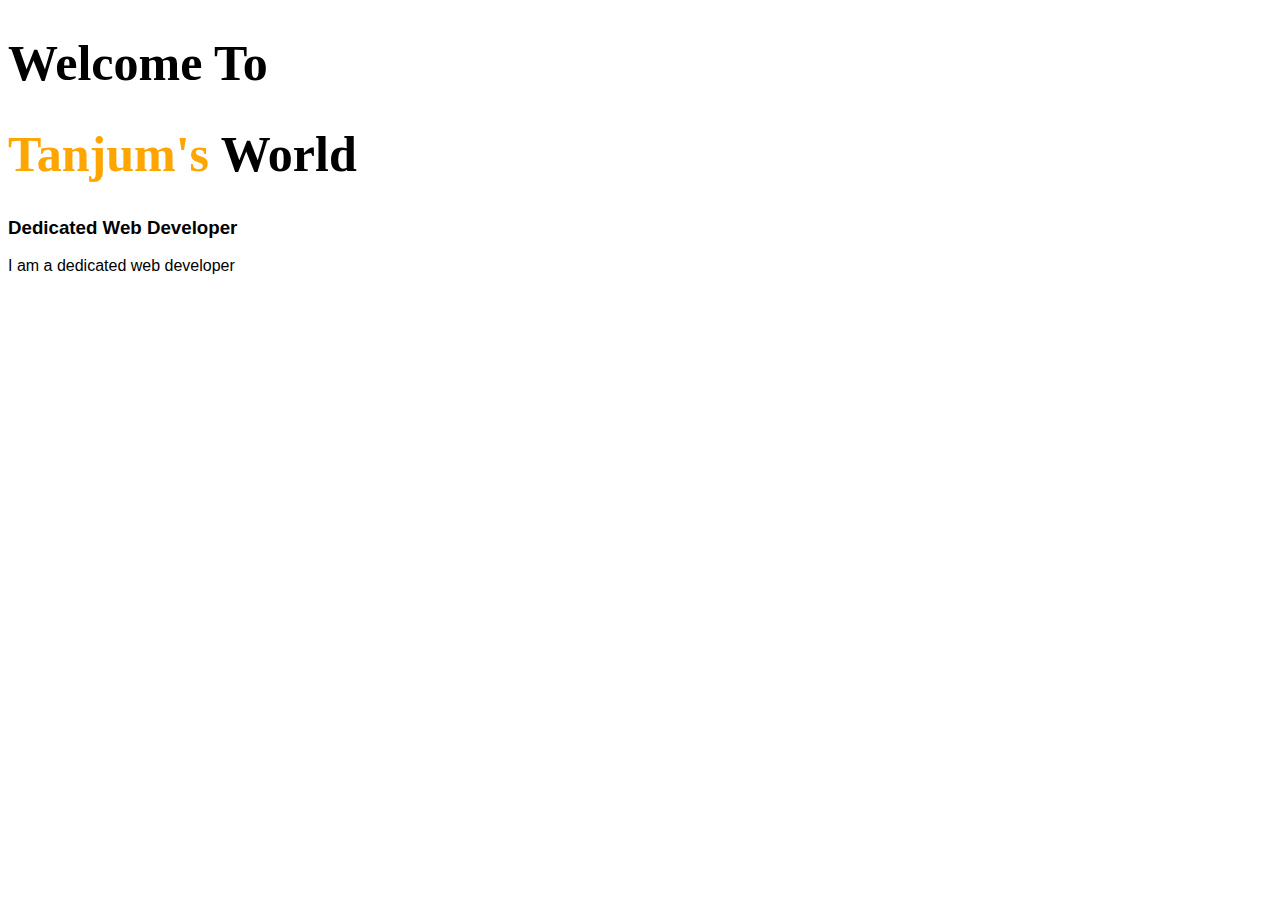
==== Tanjum.html @ cdf25da1 "add read me file update" ====
<!DOCTYPE html>
<html lang="en">
<head>
    <meta charset="UTF-8">
    <meta name="viewport" content="width=device-width, initial-scale=1.0">
    <title>Tanjum Tashrif</title>
    <link rel="stylesheet" href="style.css">
</head>
<body>
    <h1>Welcome To </h1>
    <h1><span class="name-highlight">Tanjum's</span> World</h1>
    <h3>Dedicated Web Developer</h3>
    <p>I am a dedicated web developer</p>
</body>
</html>
---- style.css ----
body{
    font-family: 'Poppins',sans-serif;
}
h1{
    font-size: 50px ;
    font-family: 'Playpen Sans', cursive;
}
.name-highlight{
    color: orange;
}
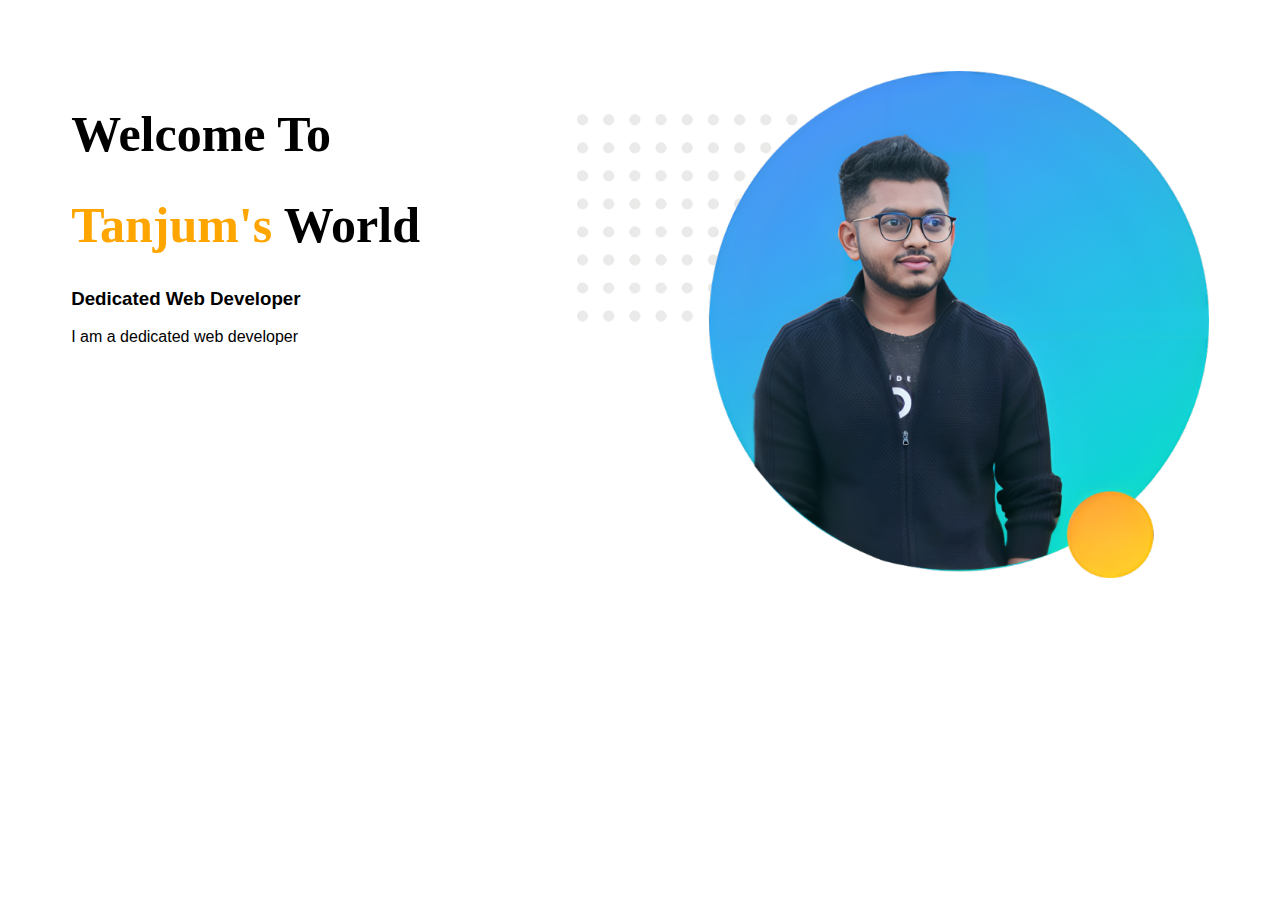
==== commit a18a2cd3: "added pp" ====
--- a/Tanjum.html
+++ b/Tanjum.html
@@ -7,9 +7,18 @@
     <link rel="stylesheet" href="style.css">
 </head>
 <body>
-    <h1>Welcome To </h1>
-    <h1><span class="name-highlight">Tanjum's</span> World</h1>
-    <h3>Dedicated Web Developer</h3>
-    <p>I am a dedicated web developer</p>
+    <section>
+        <div class="half-width">
+            <h1>Welcome To </h1>
+            <h1><span class="name-highlight">Tanjum's</span> World</h1>
+            <h3>Dedicated Web Developer</h3>
+            <p>I am a dedicated web developer</p>
+    
+        </div>
+        <div class="half-width-pp">
+            <img src="images/Tan pp1.png" alt="Profile 1">
+        </div>
+    </section>
+    
 </body>
 </html>--- a/style.css
+++ b/style.css
@@ -7,4 +7,20 @@
 }
 .name-highlight{
     color: orange;
+}
+.half-width{
+    width: 40%;
+    float: left;
+    margin-top: 5%;
+    margin-left:5% ;
+}  
+.half-width-pp{
+    width: 50%;
+    float: left;
+    margin-top: 5%;
+    margin-right:5% ;
+
+}
+.half-width-pp img{
+width: 100%;
 }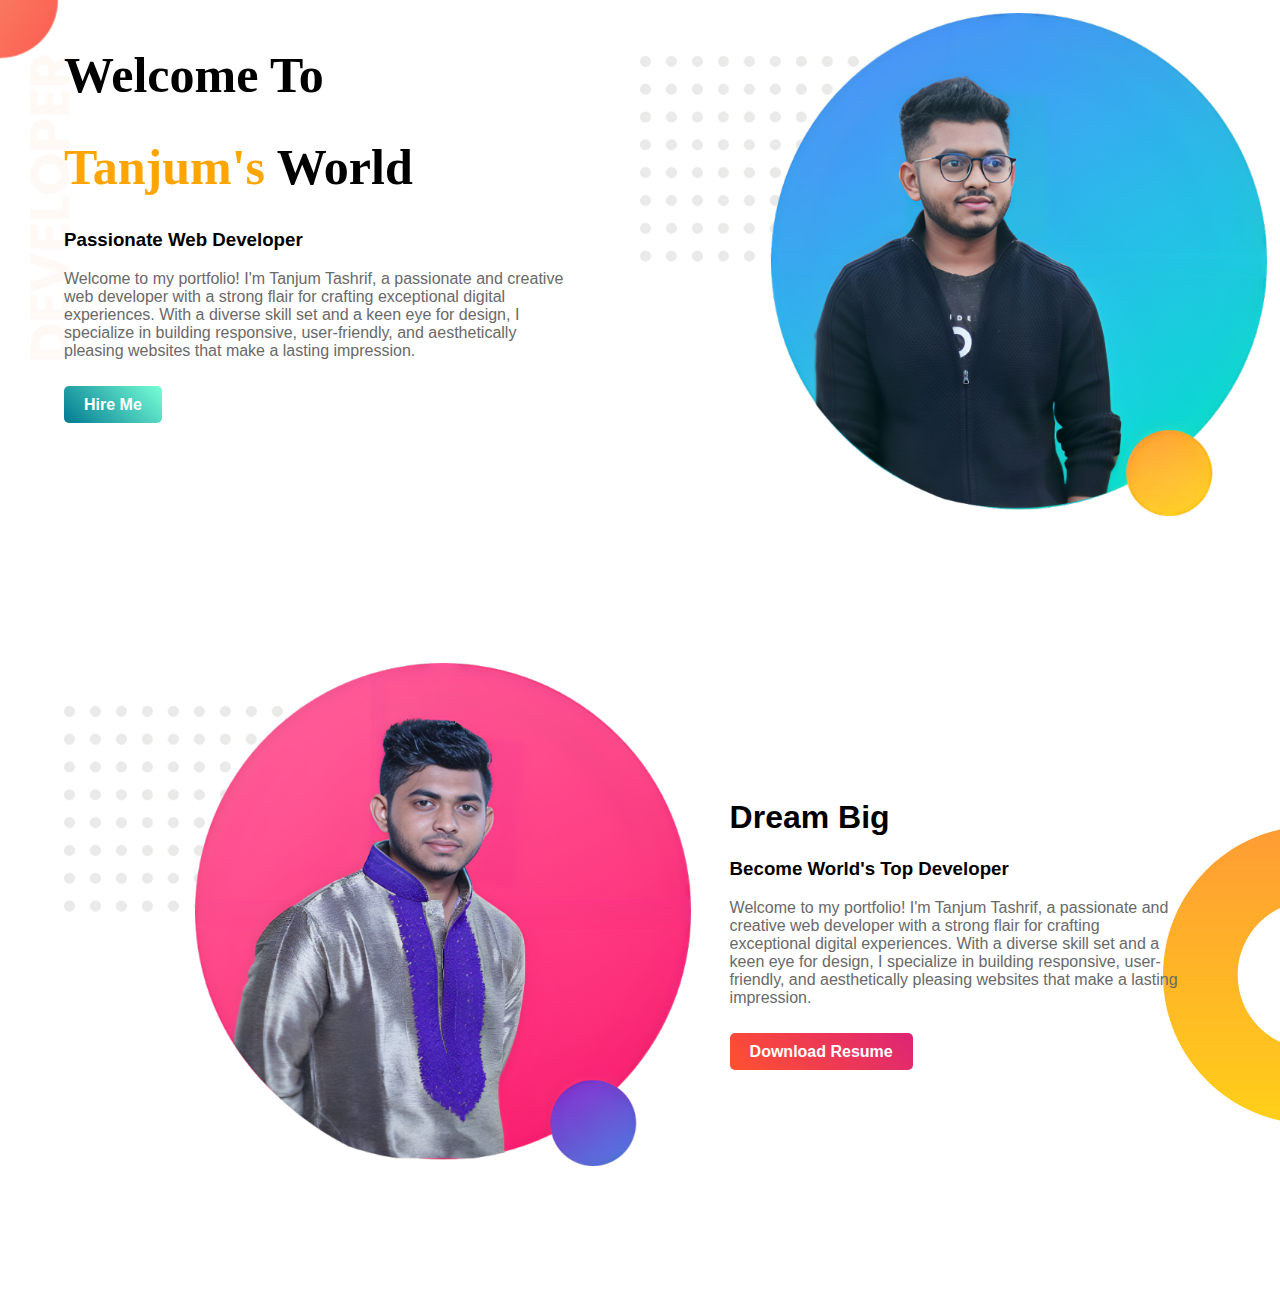
==== commit 9470d562: "second banner" ====
--- a/Tanjum.html
+++ b/Tanjum.html
@@ -7,18 +7,32 @@
     <link rel="stylesheet" href="style.css">
 </head>
 <body>
-    <section>
+    
+    <section class="top-banner">
         <div class="half-width">
             <h1>Welcome To </h1>
             <h1><span class="name-highlight">Tanjum's</span> World</h1>
-            <h3>Dedicated Web Developer</h3>
-            <p>I am a dedicated web developer</p>
-    
+            <h3>Passionate Web Developer</h3>
+            <p>Welcome to my portfolio! I'm Tanjum Tashrif, a passionate and creative web developer with a strong flair for crafting exceptional digital experiences. With a diverse skill set and a keen eye for design, I specialize in building responsive, user-friendly, and aesthetically pleasing websites that make a lasting impression.</p>
+            <a class="hire-btn" target="_blank" href="https://www.linkedin.com/in/tanjum-tashrif">Hire Me</a>
         </div>
         <div class="half-width-pp">
             <img src="images/Tan pp1.png" alt="Profile 1">
         </div>
     </section>
     
+    <section class="second-banner">
+        
+        <div class="half-pp">
+            <img src="images/Tan pp2.png" alt="Profile 2">
+        </div>
+        <div class="half">
+            <h1>Dream Big </h1>
+            <h3>Become World's Top Developer</h3>
+            <p>Welcome to my portfolio! I'm Tanjum Tashrif, a passionate and creative web developer with a strong flair for crafting exceptional digital experiences. With a diverse skill set and a keen eye for design, I specialize in building responsive, user-friendly, and aesthetically pleasing websites that make a lasting impression.</p>
+            <a class="resume-btn" target="_blank" href="https://drive.google.com/file/d/1hPYJZZ5psOG90-4rp25X3J85BbKLgw8f/view?usp=share_link">Download Resume</a>
+        </div>
+    </section>
+    
 </body>
 </html>--- a/style.css
+++ b/style.css
@@ -1,9 +1,17 @@
 body{
+    margin: 0;
     font-family: 'Poppins',sans-serif;
 }
-h1{
+p{
+    color: dimgray;
+}
+.half-width h1{
     font-size: 50px ;
     font-family: 'Playpen Sans', cursive;
+}
+section{
+    height: 500px;
+    padding-bottom: 150px;
 }
 .name-highlight{
     color: orange;
@@ -11,16 +19,67 @@
 .half-width{
     width: 40%;
     float: left;
-    margin-top: 5%;
+    margin-left:5%;
+    margin-top: 1%;
+}  
+.half-width p{
+    padding-right: 5px;
+    padding-bottom: 20px;
+    }
+.half-width-pp{
+    width: 49%;
+    float: left;
+    margin-top: 1%;
     margin-left:5% ;
-}  
-.half-width-pp{
-    width: 50%;
-    float: left;
-    margin-top: 5%;
-    margin-right:5% ;
-
+    padding-right: 1%;
 }
 .half-width-pp img{
 width: 100%;
+}
+.top-banner{
+    background-image: url(images/top-banner.png);
+    background-repeat: no-repeat;
+
+}
+.hire-btn{
+    background-image: linear-gradient(45deg,#007991,#78ffd6);
+    color: white;
+    text-decoration: none;
+    padding: 10px 20px;
+    font-weight: bold;
+    border-radius: 5px;
+}
+.half{
+    width: 40%;
+    float: left;
+    margin-left:3%;
+    margin-right:2%;
+    margin-top: 10%;
+}  
+.half p{
+    padding-right: 60px;
+    padding-bottom: 20px;
+    }
+.half-pp{
+    width: 49%;
+    float: left;
+    margin-top: 1%;
+    margin-left:5% ;
+}
+.half-pp img{
+width: 100%;
+}
+.second-banner{
+    background-image: url(images/2nd-banner.png);
+    background-repeat: no-repeat;
+    background-position: right;
+    
+}
+.resume-btn{
+    background-image: linear-gradient(45deg,#FF512F,#DD2476);
+    color: white;
+    text-decoration: none;
+    padding: 10px 20px;
+    font-weight: bold;
+    border-radius: 5px;
 }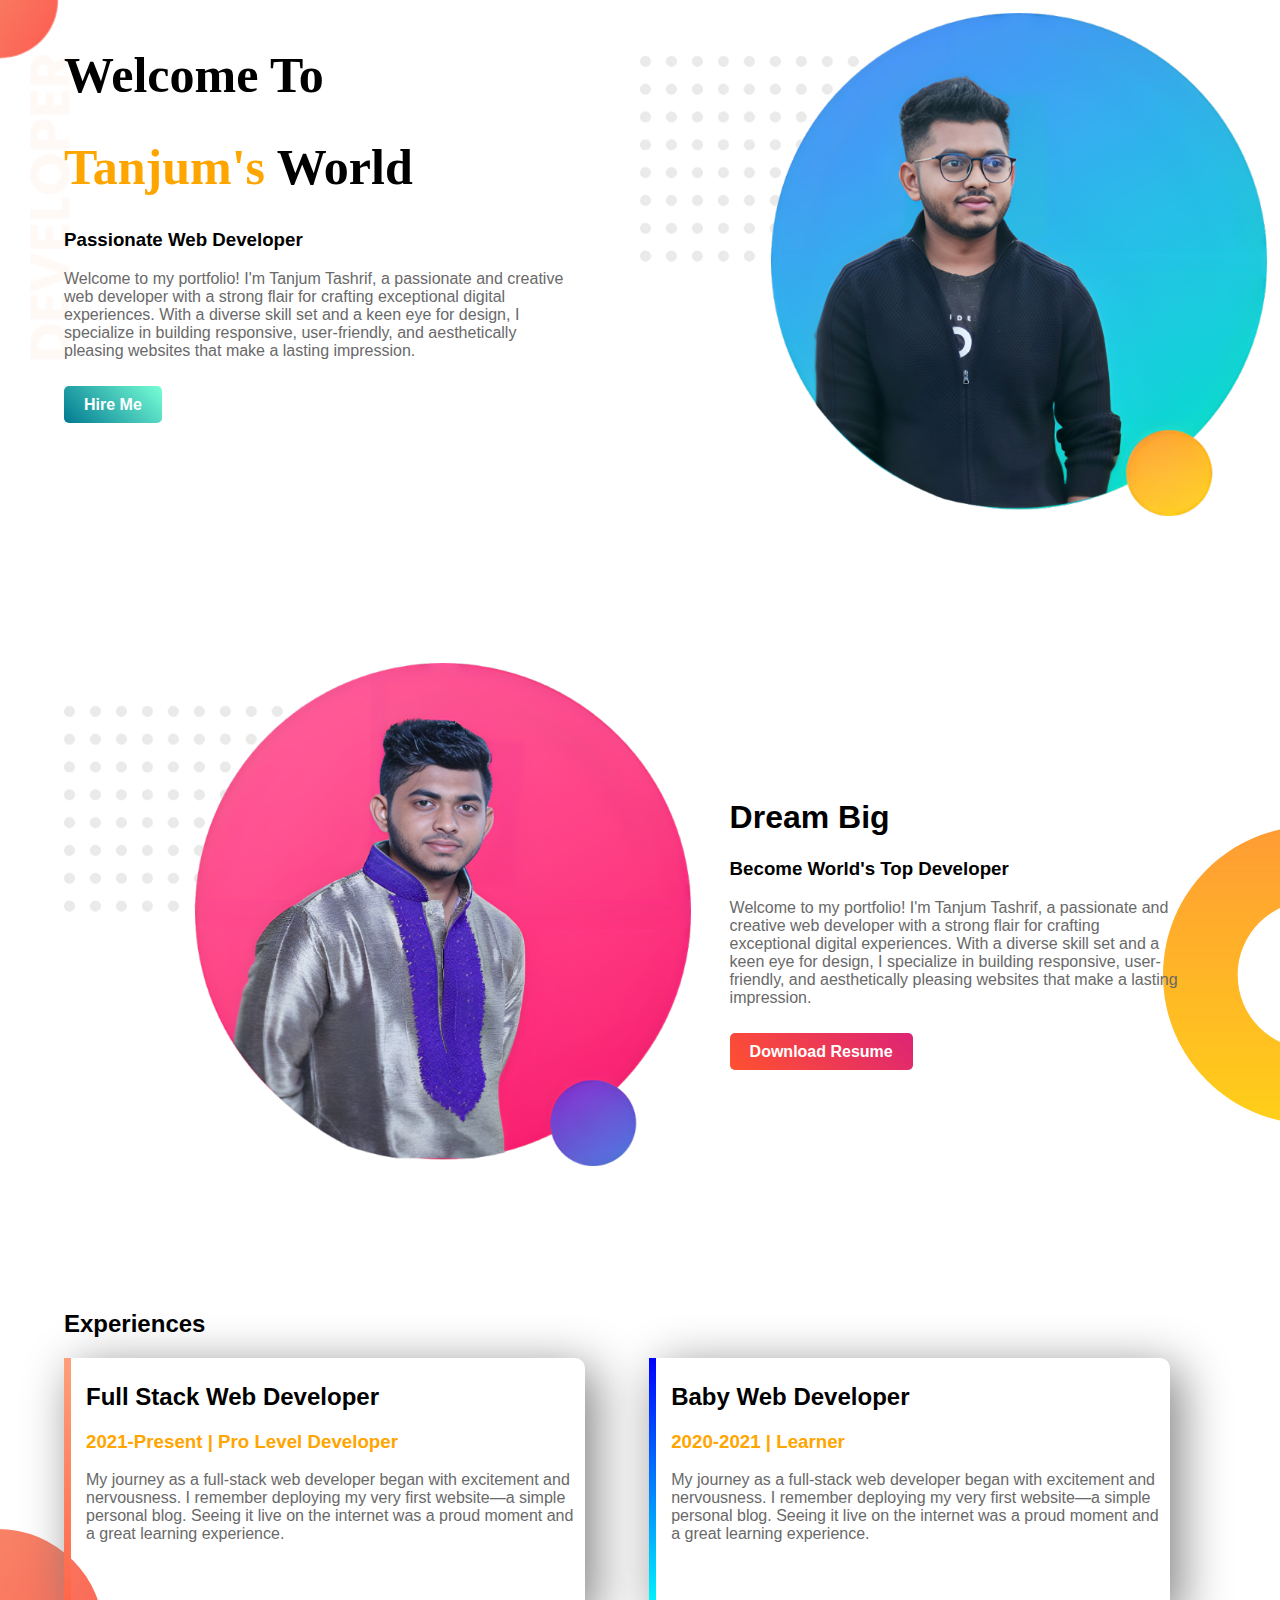
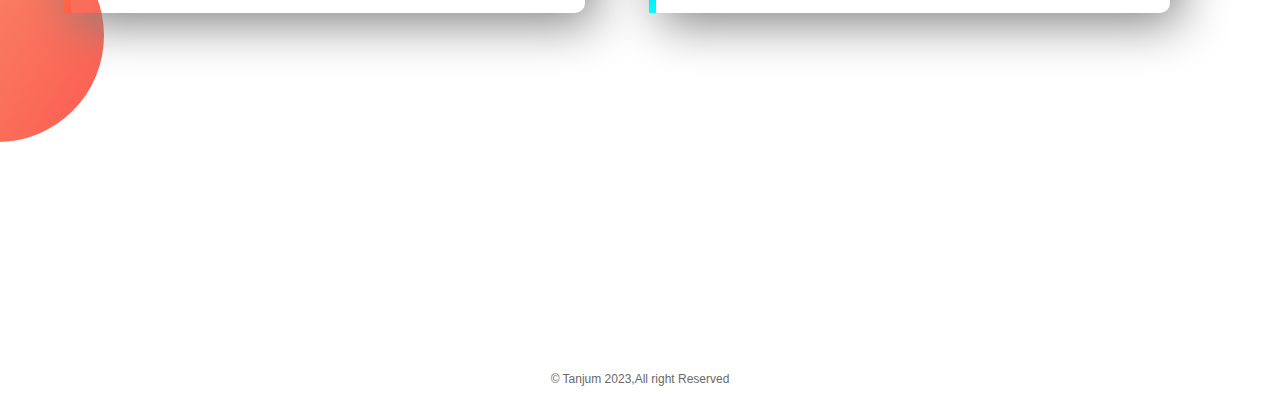
==== commit 7d088878: "full" ====
--- a/Tanjum.html
+++ b/Tanjum.html
@@ -11,7 +11,7 @@
     <section class="top-banner">
         <div class="half-width">
             <h1>Welcome To </h1>
-            <h1><span class="name-highlight">Tanjum's</span> World</h1>
+            <h1><span class="orange-highlight">Tanjum's</span> World</h1>
             <h3>Passionate Web Developer</h3>
             <p>Welcome to my portfolio! I'm Tanjum Tashrif, a passionate and creative web developer with a strong flair for crafting exceptional digital experiences. With a diverse skill set and a keen eye for design, I specialize in building responsive, user-friendly, and aesthetically pleasing websites that make a lasting impression.</p>
             <a class="hire-btn" target="_blank" href="https://www.linkedin.com/in/tanjum-tashrif">Hire Me</a>
@@ -34,5 +34,20 @@
         </div>
     </section>
     
+    <section class="experiences">
+            <h2 class="exp">Experiences</h2>
+        <div id="full-stack" class="half3">
+            <h2>Full Stack Web Developer</h2>
+            <h3 class="orange-highlight">2021-Present | Pro Level Developer</h3>
+            <p>My journey as a full-stack web developer began with excitement and nervousness. I remember deploying my very first website—a simple personal blog. Seeing it live on the internet was a proud moment and a great learning experience.</p>
+        </div>
+
+        <div id="baby-dev" class="half3">
+            <h2>Baby Web Developer</h2>
+            <h3 class="orange-highlight">2020-2021 | Learner</h3>
+            <p>My journey as a full-stack web developer began with excitement and nervousness. I remember deploying my very first website—a simple personal blog. Seeing it live on the internet was a proud moment and a great learning experience.</p>
+        </div>
+    </section>
+    <footer><p>©  Tanjum 2023,All right Reserved</p></footer>
 </body>
 </html>--- a/style.css
+++ b/style.css
@@ -12,8 +12,9 @@
 section{
     height: 500px;
     padding-bottom: 150px;
+    position: relative;
 }
-.name-highlight{
+.orange-highlight{
     color: orange;
 }
 .half-width{
@@ -82,4 +83,41 @@
     padding: 10px 20px;
     font-weight: bold;
     border-radius: 5px;
+}
+.experiences{
+    background-image: url(images/exp-bg.png);
+    background-repeat: no-repeat;
+    background-position: left;
+}
+.half3{
+    width: 39%;
+    float: left;
+    margin-left:5%;
+    
+    padding-top: 5px;
+    padding-left: 15px;
+}  
+.exp{
+    margin-left: 5%;
+    margin-top: 10px;
+}
+.half3{
+    box-shadow: 10px 10px 50px gray;
+    border-radius: 10px;
+    height: 50%;
+}
+#full-stack{
+    border-left: 7px solid;
+    border-image: linear-gradient(180deg,lightsalmon,tomato);
+    border-image-slice: 1;
+}
+
+#baby-dev{
+    border-left: 7px solid;
+    border-image: linear-gradient(180deg,blue,cyan);
+    border-image-slice: 1;
+}
+footer p{
+    text-align: center;
+    font-size: 12px;
 }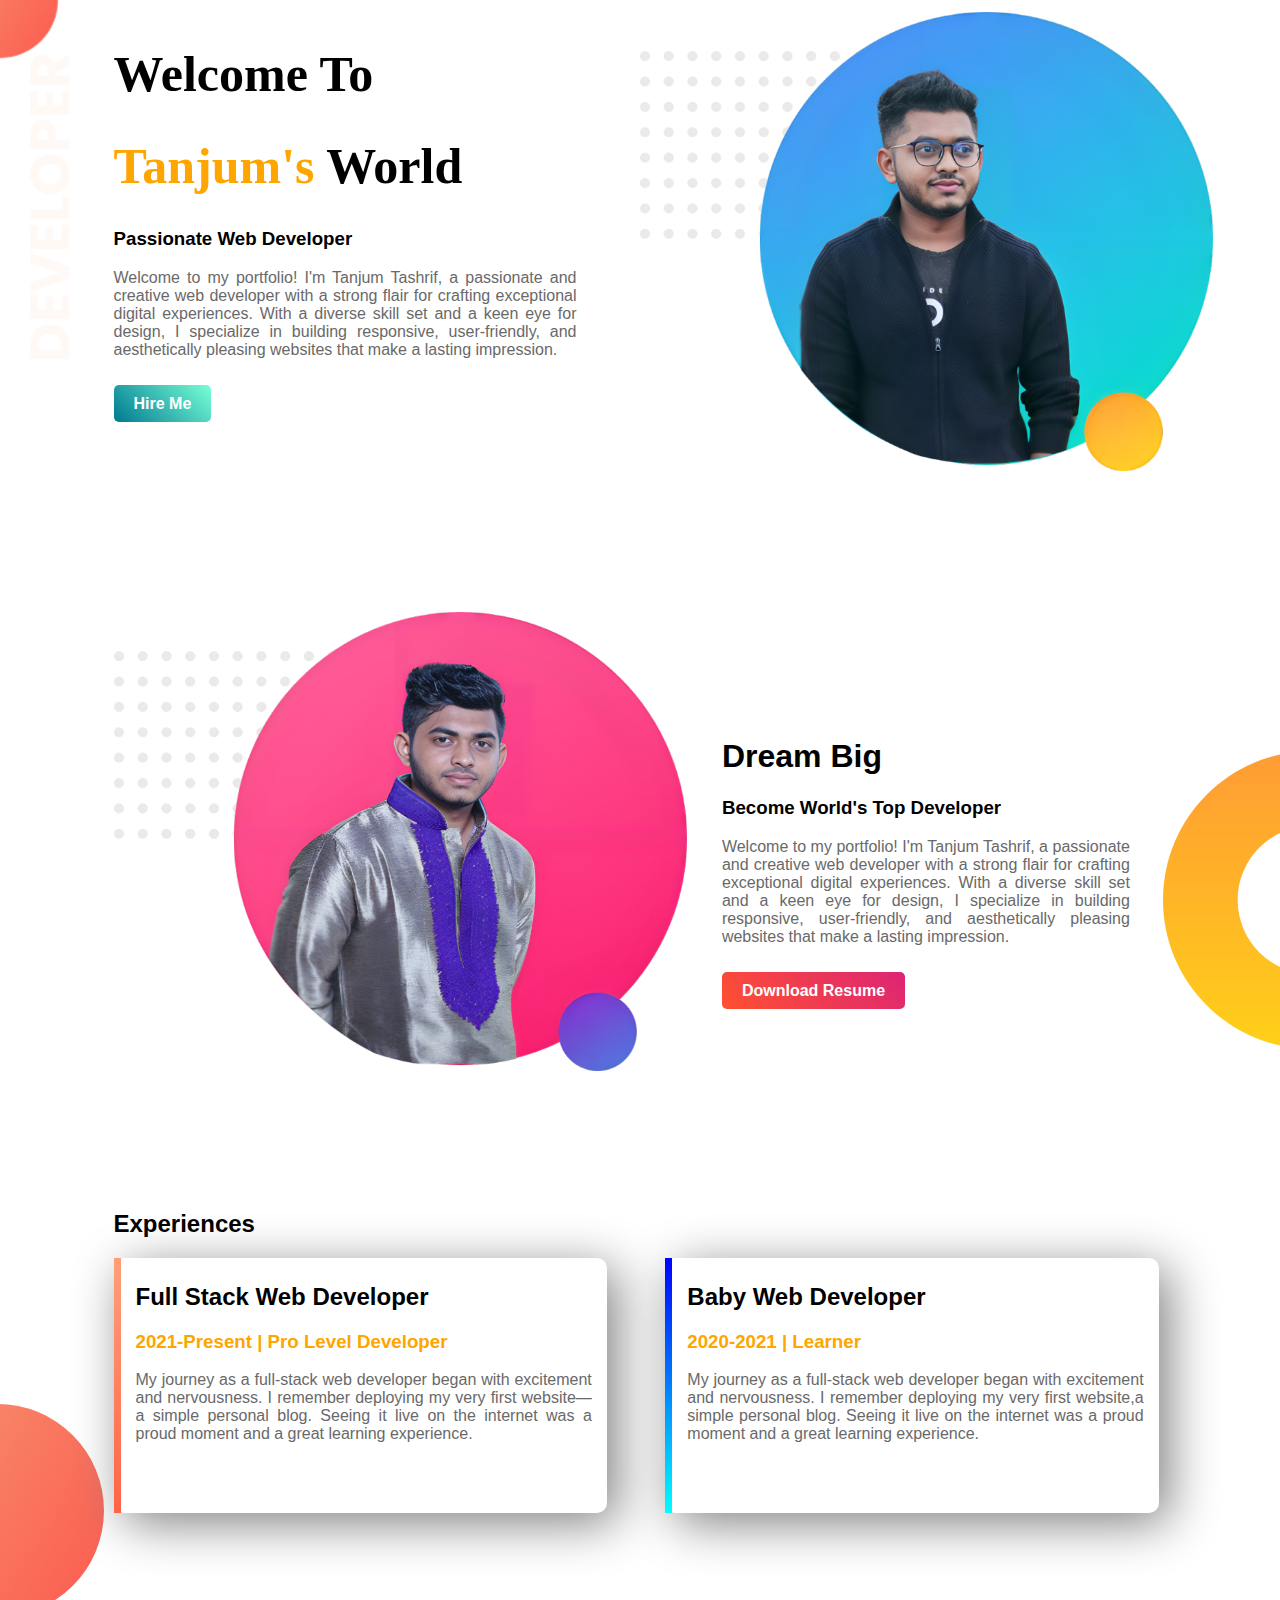
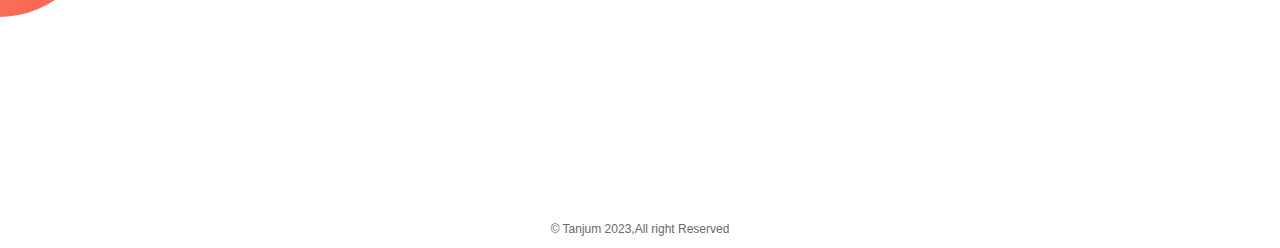
==== commit 83f0867c: "end" ====
--- a/Tanjum.html
+++ b/Tanjum.html
@@ -9,45 +9,52 @@
 <body>
     
     <section class="top-banner">
-        <div class="half-width">
-            <h1>Welcome To </h1>
-            <h1><span class="orange-highlight">Tanjum's</span> World</h1>
-            <h3>Passionate Web Developer</h3>
-            <p>Welcome to my portfolio! I'm Tanjum Tashrif, a passionate and creative web developer with a strong flair for crafting exceptional digital experiences. With a diverse skill set and a keen eye for design, I specialize in building responsive, user-friendly, and aesthetically pleasing websites that make a lasting impression.</p>
-            <a class="hire-btn" target="_blank" href="https://www.linkedin.com/in/tanjum-tashrif">Hire Me</a>
-        </div>
-        <div class="half-width-pp">
-            <img src="images/Tan pp1.png" alt="Profile 1">
+        <div class="container">
+            <div class="half-width">
+                <h1>Welcome To </h1>
+                <h1><span class="orange-highlight">Tanjum's</span> World</h1>
+                <h3>Passionate Web Developer</h3>
+                <p>Welcome to my portfolio! I'm Tanjum Tashrif, a passionate and creative web developer with a strong flair for crafting exceptional digital experiences. With a diverse skill set and a keen eye for design, I specialize in building responsive, user-friendly, and aesthetically pleasing websites that make a lasting impression.</p>
+                <a class="hire-btn" target="_blank" href="https://www.linkedin.com/in/tanjum-tashrif">Hire Me</a>
+            </div>
+            <div class="half-width-pp">
+                <img src="images/Tan pp1.png" alt="Profile 1">
+            </div>
         </div>
     </section>
     
     <section class="second-banner">
-        
-        <div class="half-pp">
-            <img src="images/Tan pp2.png" alt="Profile 2">
-        </div>
-        <div class="half">
-            <h1>Dream Big </h1>
-            <h3>Become World's Top Developer</h3>
-            <p>Welcome to my portfolio! I'm Tanjum Tashrif, a passionate and creative web developer with a strong flair for crafting exceptional digital experiences. With a diverse skill set and a keen eye for design, I specialize in building responsive, user-friendly, and aesthetically pleasing websites that make a lasting impression.</p>
-            <a class="resume-btn" target="_blank" href="https://drive.google.com/file/d/1hPYJZZ5psOG90-4rp25X3J85BbKLgw8f/view?usp=share_link">Download Resume</a>
+        <div class="container">
+            <div class="half-pp">
+                <img src="images/Tan pp2.png" alt="Profile 2">
+            </div>
+            <div class="half">
+                <h1>Dream Big </h1>
+                <h3>Become World's Top Developer</h3>
+                <p>Welcome to my portfolio! I'm Tanjum Tashrif, a passionate and creative web developer with a strong flair for crafting exceptional digital experiences. With a diverse skill set and a keen eye for design, I specialize in building responsive, user-friendly, and aesthetically pleasing websites that make a lasting impression.</p>
+                <a class="resume-btn" target="_blank" href="https://drive.google.com/file/d/1hPYJZZ5psOG90-4rp25X3J85BbKLgw8f/view?usp=share_link">Download Resume</a>
+            </div>
         </div>
     </section>
     
     <section class="experiences">
+        <div class="container">
             <h2 class="exp">Experiences</h2>
-        <div id="full-stack" class="half3">
-            <h2>Full Stack Web Developer</h2>
-            <h3 class="orange-highlight">2021-Present | Pro Level Developer</h3>
-            <p>My journey as a full-stack web developer began with excitement and nervousness. I remember deploying my very first website—a simple personal blog. Seeing it live on the internet was a proud moment and a great learning experience.</p>
-        </div>
-
-        <div id="baby-dev" class="half3">
-            <h2>Baby Web Developer</h2>
-            <h3 class="orange-highlight">2020-2021 | Learner</h3>
-            <p>My journey as a full-stack web developer began with excitement and nervousness. I remember deploying my very first website—a simple personal blog. Seeing it live on the internet was a proud moment and a great learning experience.</p>
+            <div id="full-stack" class="half3">
+                <h2>Full Stack Web Developer</h2>
+                <h3 class="orange-highlight">2021-Present | Pro Level Developer</h3>
+                <p>My journey as a full-stack web developer began with excitement and nervousness. I remember deploying my very first website—a simple personal blog. Seeing it live on the internet was a proud moment and a great learning experience.</p>
+            </div>
+    
+            <div id="baby-dev" class="half3">
+                <h2>Baby Web Developer</h2>
+                <h3 class="orange-highlight">2020-2021 | Learner</h3>
+                <p>My journey as a full-stack web developer began with excitement and nervousness. I remember deploying my very first website,a simple personal blog. Seeing it live on the internet was a proud moment and a great learning experience.</p>
+            </div>
         </div>
     </section>
+
     <footer><p>©  Tanjum 2023,All right Reserved</p></footer>
+
 </body>
 </html>--- a/style.css
+++ b/style.css
@@ -4,18 +4,22 @@
 }
 p{
     color: dimgray;
+    text-align: justify;
 }
+.container{
+    max-width: 1170px;
+    margin: 0 auto;
+    height: 500px;
+    padding-bottom: 100px;
+}
+.orange-highlight{
+    color: orange;
+}
+/*top banner part*/
+
 .half-width h1{
     font-size: 50px ;
     font-family: 'Playpen Sans', cursive;
-}
-section{
-    height: 500px;
-    padding-bottom: 150px;
-    position: relative;
-}
-.orange-highlight{
-    color: orange;
 }
 .half-width{
     width: 40%;
@@ -50,6 +54,9 @@
     font-weight: bold;
     border-radius: 5px;
 }
+
+/*second part*/
+
 .half{
     width: 40%;
     float: left;
@@ -84,34 +91,39 @@
     font-weight: bold;
     border-radius: 5px;
 }
+
+/*Experince part*/
+
 .experiences{
     background-image: url(images/exp-bg.png);
     background-repeat: no-repeat;
     background-position: left;
 }
-.half3{
-    width: 39%;
-    float: left;
-    margin-left:5%;
-    
-    padding-top: 5px;
-    padding-left: 15px;
-}  
 .exp{
     margin-left: 5%;
     margin-top: 10px;
 }
 .half3{
+    width: 39%;
+    float: left;
+    margin-left:5%;
+    padding-top: 5px;
+    padding-left: 15px;
+    padding-right: 15px;
+}  
+.half3{
     box-shadow: 10px 10px 50px gray;
     border-radius: 10px;
     height: 50%;
+}
+.half3 img{
+    width: 100%;
 }
 #full-stack{
     border-left: 7px solid;
     border-image: linear-gradient(180deg,lightsalmon,tomato);
     border-image-slice: 1;
 }
-
 #baby-dev{
     border-left: 7px solid;
     border-image: linear-gradient(180deg,blue,cyan);
